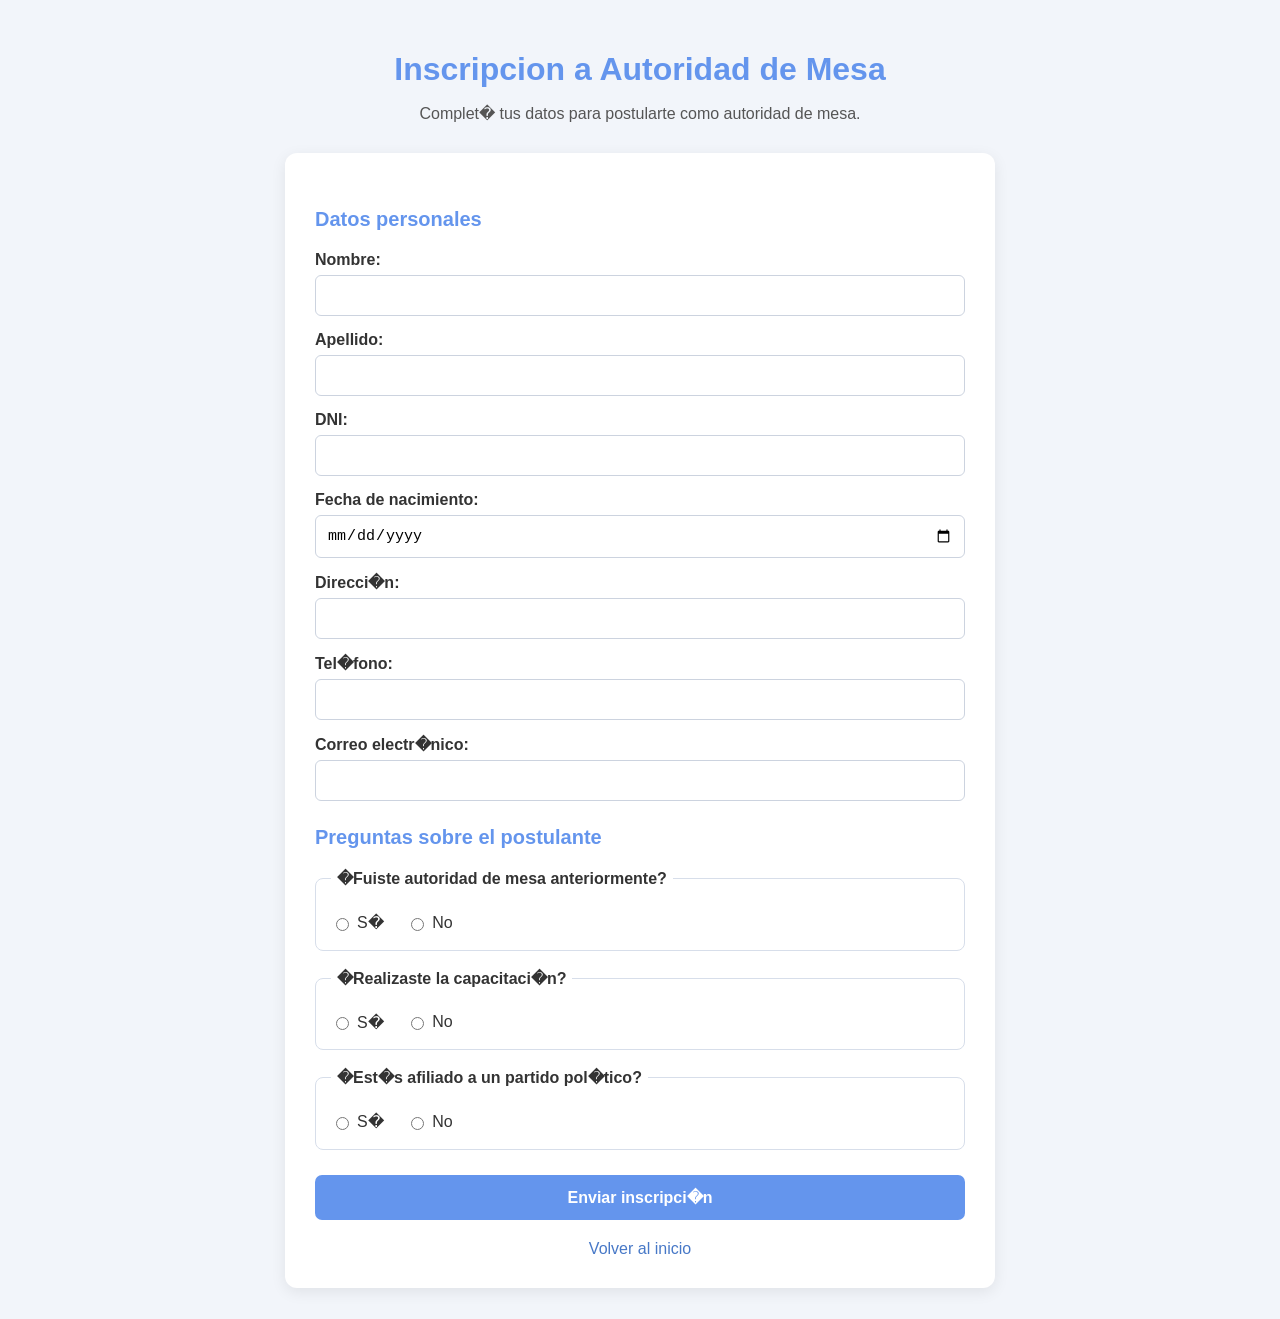
==== registro.html @ 5b33b1de "Reorganizar estructura del sitio" ====
<!DOCTYPE html>
<html lang="es">
<head>
    <meta charset="UTF-8">
    <meta name="viewport" content="width=device-width, initial-scale=1.0">
    <title>Inscripcion a Autoridad de Mesa</title>
    <link rel="stylesheet" href="css/registro.css">
</head>
<body>

    <h1>Inscripcion a Autoridad de Mesa</h1>
    <p>Complet� tus datos para postularte como autoridad de mesa.</p>

    <form id="formulario-registro">

        <h2>Datos personales</h2>

        <label for="nombre">Nombre:</label>
        <input type="text" id="nombre" name="nombre" required>

        <label for="apellido">Apellido:</label>
        <input type="text" id="apellido" name="apellido" required>

        <label for="dni">DNI:</label>
        <input type="text" id="dni" name="dni"
               inputmode="numeric" required>

        <label for="fechaNacimiento">Fecha de nacimiento:</label>
        <input type="date" id="fechaNacimiento"
               name="fechaNacimiento" required>

        <label for="direccion">Direcci�n:</label>
        <input type="text" id="direccion" name="direccion" required>

        <label for="telefono">Tel�fono:</label>
        <input type="tel" id="telefono" name="telefono" required>

        <label for="email">Correo electr�nico:</label>
        <input type="email" id="email" name="email" required>

        <h2>Preguntas sobre el postulante</h2>

        <fieldset>
            <legend>�Fuiste autoridad de mesa anteriormente?</legend>

            <label>
                <input type="radio" name="fueAutoridadMesa"
                       value="true" required>
                S�
            </label>

            <label>
                <input type="radio" name="fueAutoridadMesa"
                       value="false">
                No
            </label>
        </fieldset>

        <fieldset>
            <legend>�Realizaste la capacitaci�n?</legend>

            <label>
                <input type="radio" name="realizoCapacitacion"
                       value="true" required>
                S�
            </label>

            <label>
                <input type="radio" name="realizoCapacitacion"
                       value="false">
                No
            </label>
        </fieldset>

        <fieldset>
            <legend>�Est�s afiliado a un partido pol�tico?</legend>

            <label>
                <input type="radio" name="estaAfiliado"
                       value="true" required>
                S�
            </label>

            <label>
                <input type="radio" name="estaAfiliado"
                       value="false">
                No
            </label>
        </fieldset>

        <button type="submit">Enviar inscripci�n</button>

        <a href="index.html">Volver al inicio</a>

    </form>

</body>
</html>
---- css/registro.css ----
﻿
/* Estilo general de la página */
body {
    font-family: Arial, sans-serif;
    background-color: #f2f5fa;
    color: #333;
    margin: 0;
    padding: 30px 15px;
}

/* Título y descripción */
h1 {
    text-align: center;
    color: cornflowerblue;
    margin-bottom: 10px;
}

body > p {
    text-align: center;
    margin-bottom: 30px;
    color: #555;
}

/* Formulario */
#formulario-registro {
    max-width: 650px;
    margin: 0 auto;
    padding: 30px;
    background-color: white;
    border-radius: 12px;
    box-shadow: 0 4px 15px rgba(0, 0, 0, 0.08);
}

/* Subtítulos */
h2 {
    color: cornflowerblue;
    font-size: 20px;
    margin-top: 25px;
    margin-bottom: 20px;
}

/* Etiquetas e inputs */
#formulario-registro > label {
    display: block;
    font-weight: bold;
    margin-top: 15px;
    margin-bottom: 6px;
}

#formulario-registro > input {
    display: block;
    box-sizing: border-box;
    width: 100%;
    padding: 11px;
    border: 1px solid #ccd3df;
    border-radius: 6px;
    font-size: 15px;
}

    #formulario-registro > input:focus {
        outline: none;
        border-color: cornflowerblue;
        box-shadow: 0 0 0 2px rgba(100, 149, 237, 0.15);
    }

/* Preguntas */
fieldset {
    border: 1px solid #d7deea;
    border-radius: 8px;
    padding: 15px;
    margin: 18px 0;
}

legend {
    font-weight: bold;
    padding: 0 6px;
}

fieldset label {
    display: inline-flex;
    align-items: center;
    gap: 5px;
    margin: 10px 18px 0 0;
}

/* Botón */
button[type="submit"] {
    display: block;
    width: 100%;
    padding: 13px;
    margin-top: 25px;
    background-color: cornflowerblue;
    color: white;
    border: none;
    border-radius: 7px;
    font-size: 16px;
    font-weight: bold;
    cursor: pointer;
}

    button[type="submit"]:hover {
        background-color: #4778c7;
    }

/* Enlace para volver */
#formulario-registro > a {
    display: block;
    text-align: center;
    margin-top: 20px;
    color: #4778c7;
    text-decoration: none;
}

    #formulario-registro > a:hover {
        text-decoration: underline;
    }

/* Adaptación a pantallas chicas */
@media (max-width: 600px) {
    #formulario-registro {
        padding: 20px;
    }

    h1 {
        font-size: 25px;
    }
}
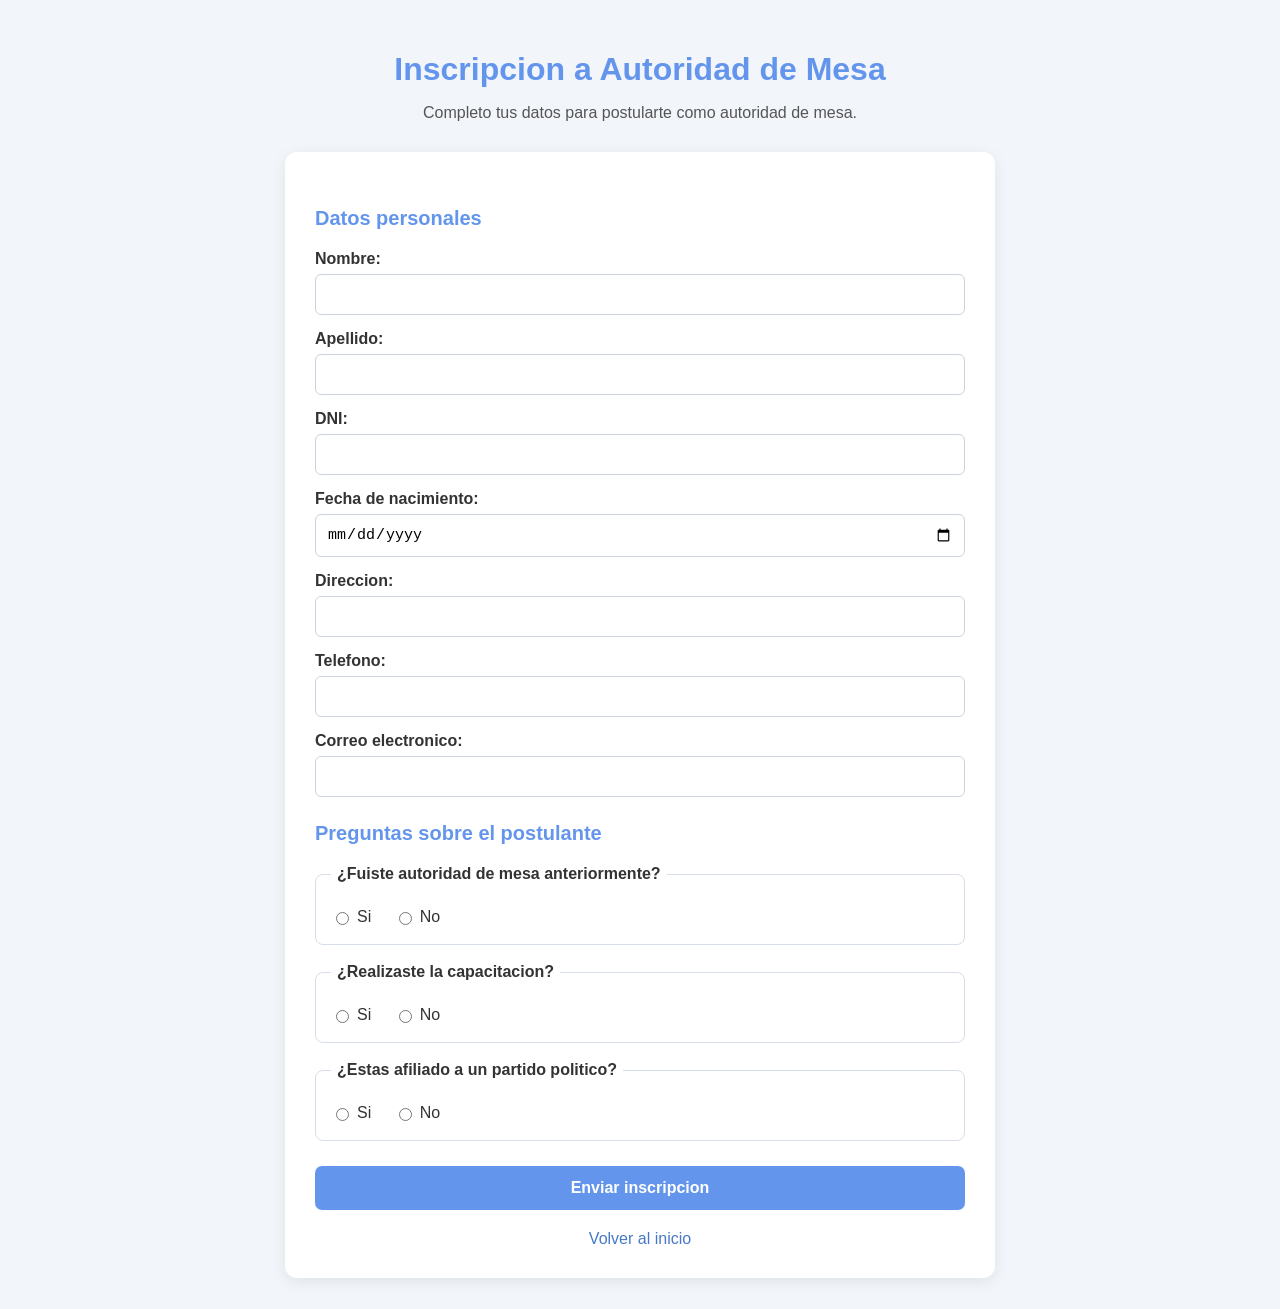
==== commit d9560aba: "cambios en registro.html" ====
--- a/registro.html
+++ b/registro.html
@@ -9,7 +9,7 @@
 <body>
 
     <h1>Inscripcion a Autoridad de Mesa</h1>
-    <p>Complet� tus datos para postularte como autoridad de mesa.</p>
+    <p>Completo tus datos para postularte como autoridad de mesa.</p>
 
     <form id="formulario-registro">
 
@@ -29,24 +29,24 @@
         <input type="date" id="fechaNacimiento"
                name="fechaNacimiento" required>
 
-        <label for="direccion">Direcci�n:</label>
+        <label for="direccion">Direccion:</label>
         <input type="text" id="direccion" name="direccion" required>
 
-        <label for="telefono">Tel�fono:</label>
+        <label for="telefono">Telefono:</label>
         <input type="tel" id="telefono" name="telefono" required>
 
-        <label for="email">Correo electr�nico:</label>
+        <label for="email">Correo electronico:</label>
         <input type="email" id="email" name="email" required>
 
         <h2>Preguntas sobre el postulante</h2>
 
         <fieldset>
-            <legend>�Fuiste autoridad de mesa anteriormente?</legend>
+            <legend>¿Fuiste autoridad de mesa anteriormente?</legend>
 
             <label>
                 <input type="radio" name="fueAutoridadMesa"
                        value="true" required>
-                S�
+                Si
             </label>
 
             <label>
@@ -57,12 +57,12 @@
         </fieldset>
 
         <fieldset>
-            <legend>�Realizaste la capacitaci�n?</legend>
+            <legend>¿Realizaste la capacitacion?</legend>
 
             <label>
                 <input type="radio" name="realizoCapacitacion"
                        value="true" required>
-                S�
+                Si
             </label>
 
             <label>
@@ -73,12 +73,12 @@
         </fieldset>
 
         <fieldset>
-            <legend>�Est�s afiliado a un partido pol�tico?</legend>
+            <legend>¿Estas afiliado a un partido politico?</legend>
 
             <label>
                 <input type="radio" name="estaAfiliado"
                        value="true" required>
-                S�
+                Si
             </label>
 
             <label>
@@ -88,11 +88,14 @@
             </label>
         </fieldset>
 
-        <button type="submit">Enviar inscripci�n</button>
+        <button type="submit">Enviar inscripcion</button>
 
         <a href="index.html">Volver al inicio</a>
 
     </form>
 
+    <script src="javascript/registro.js"></script>
+
+</body>
 </body>
 </html>
